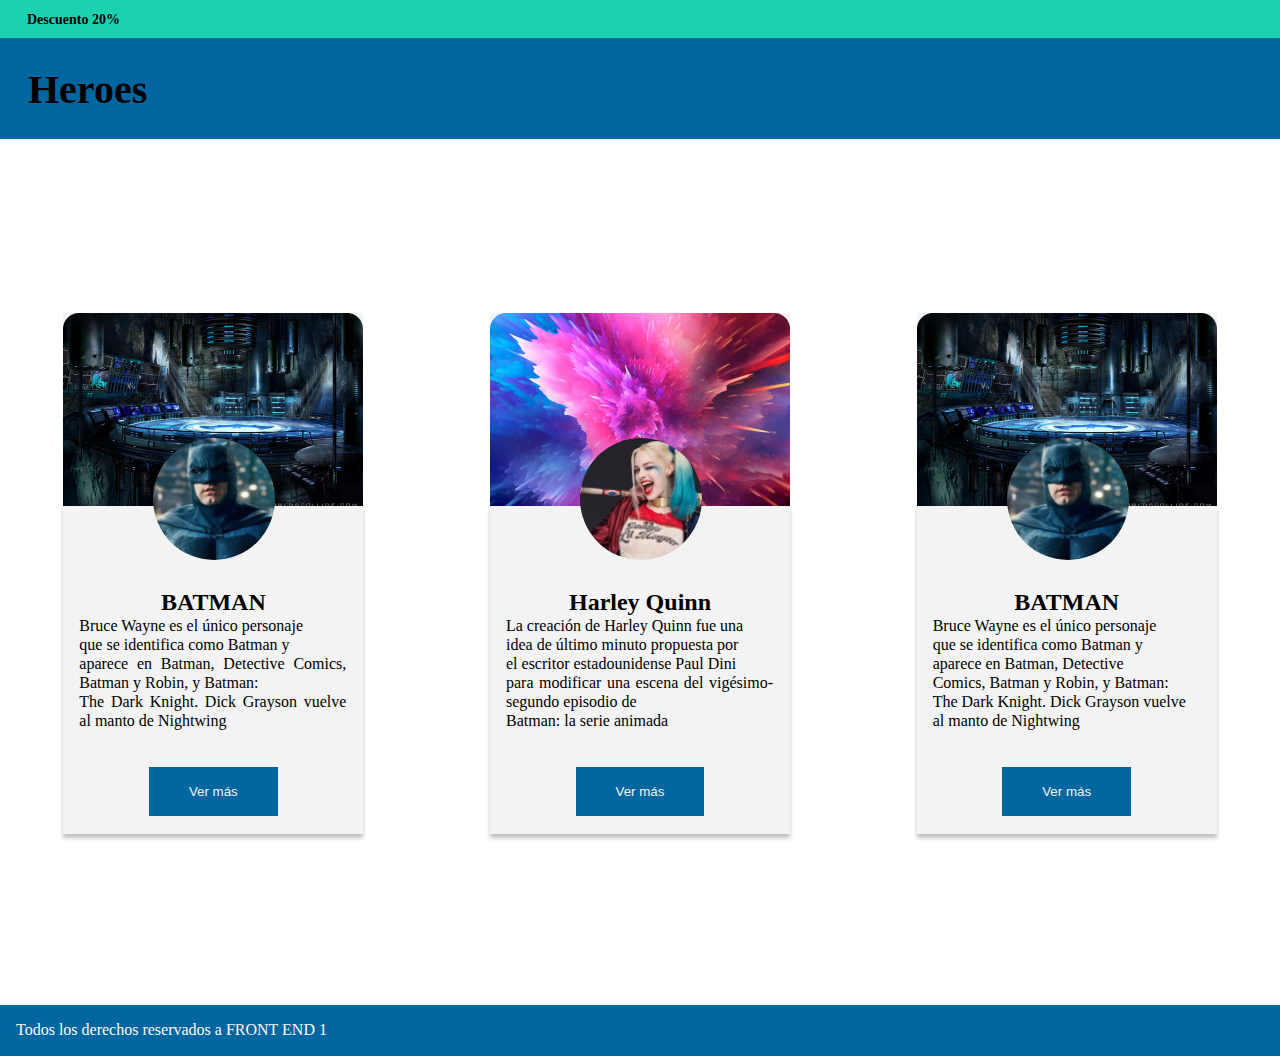
==== clase10/index.html @ 362d20c8 "primer commit, clase 10 - batman, harley quinn, batman" ====
<!DOCTYPE html>
<html lang="en">
<head>
    <meta charset="UTF-8">
    <meta http-equiv="X-UA-Compatible" content="IE=edge">
    <meta name="viewport" content="width=device-width, initial-scale=1.0">
    <title>Document</title>
    <link rel="stylesheet" href="styles.css">
</head>
<body>
    <header>
        <div class="fondoencabezado">
            <h3 class="encabezado">Descuento 20%</h3>    
        </div>
        <div class="fondoheroes">
            <h1>Heroes</h1>
        </div>
    </header>
    <main>
        <section class="personajes_dc">
            
                <div class="fondo">
                    <div class="descripcion">
                       <img class="imgfondo" src="img/baticueva.png" alt="baticueva">
                        <img class="perfil" src="img/batman.png" alt="batmandc">
                
                        <div class="descripcion-texto">
                            <h2 class="title">BATMAN</h2>
                                <p class="par">Bruce Wayne es el único personaje <br> que se identifica como Batman y <br> aparece en Batman, Detective Comics, Batman y Robin, y Batman: <br> The Dark Knight. Dick Grayson vuelve al manto de Nightwing</p>                            
                            <div class="bottom">
                                <input type="submit" value="Ver más" id="boton">
                            </div>
                        </div>
                    </div>
            
            
                
                    <div class="descripcion">
                        <img class="imgfondo" src="img/fondoharley.png" alt="fondopantallaharley">
                        <img class="perfil" src="img/harley.png" alt="harleyquinndc">
                
                        <div class="descripcion-texto">
                            <h2 class="title">Harley Quinn</h2>
                                <p class="par">La creación de Harley Quinn fue una <br> idea de último minuto propuesta por <br> el escritor estadounidense Paul Dini <br> para modificar una escena del vigésimo-segundo episodio de <br> Batman: la serie animada</p>
                            <div class="bottom">
                                <input type="submit" value="Ver más" id="boton">
                            </div>
                        </div>
                    </div>
                
            
            
                
                    <div class="descripcion">
                        <img class="imgfondo" src="img/baticueva.png" alt="baticueva">
                        <img class="perfil" src="img/batman.png" alt="batmandc">
                
                            <div class="descripcion-texto">    
                                <h2 class="title">BATMAN</h2>
                                <p class="par">Bruce Wayne es el único personaje <br> que se identifica como Batman y <br> aparece en Batman, Detective <br> Comics, Batman y Robin, y Batman: <br> The Dark Knight. Dick Grayson vuelve <br> al manto de Nightwing</p>
                                <div class="bottom">
                                    <input type="submit" value="Ver más" id="boton">
                                </div>
                            </div>
                    </div>
                   
                </div>

        </section>
    </main>
    <footer>
        <p class="footer-text">Todos los derechos reservados a FRONT END 1</p>
    </footer>
</body>
</html>
---- clase10/styles.css ----
*{
    box-sizing: border-box;
    padding: 0;
    margin: 0;
}
/*titulo heroes*/
h1{
    padding-top:28px;
    padding-left: 28px;
    padding-bottom: 26px;
    margin-top: 0;
    font-size: 40px;
    justify-content:;
    align-items: ;
    width: 100%;
}
/*descuento*/
.encabezado{
    padding-left: 27px;
    font-size: 14px;
    display: inline;
}
/*background de descuento 20%*/
.fondoencabezado{
    background-color: #1CD1B0;
    padding-bottom: 10px;
    padding-top: 10px;
    height: 38px;
    width: 100%;
}
/*background de heroes*/
.fondoheroes{
    background: #00669F;
    width: 100%;
}
.descripb1{
    display: inline-block;
    margin-left: 50px;
}
/*fondo de card de batman*/
.imgfondo{

    display: flex;
    position: relative;
    width: 300px;
    height: 193px;

}
/*fondo de card de harley quinn*/
/*.imgfondohq{
    margin-left: 80px;
}*/


.fondo{
    position: relative;
    display: flex;
    margin-top: 154px ;
    justify-content: space-around;
    
}
.descripcion{
    
    width: 300px;
    margin: 20px;
    display: flex;
    flex-direction: column;
    background-color: #F3F3F3;

}

.descripcion-texto{
    box-shadow: 0px 4px 4px rgba(0, 0, 0, 0.25);
}
.perfil{
    display: flex;
    margin: 35%;
    border-radius: 50%;
    width: 122px;
    height: 122px;
    position: absolute;
    margin: 125px 0 0 90px;
}
/*.descripcionharliy{
    position: absolute;
    left: 300px;
    width: 300px;
    margin: 20px;
}
.descripcionbatman2{
    position: absolute;
    left: 500px;
    width: 300px;
}*/

.title{
    text-align: center;
    margin-top: 83px;
}
.par{
    margin:0 17px 0 16px;
    width: 267px;
    font-family: "Roboto";
    font-weight: 400;
    font-size: 16px;
    line-height: 19px;
    margin-bottom: 37px;
    text-align: justify;

}
.bottom{
    margin-bottom: 18.48px;
}
#boton{
    display: flex;
    margin-bottom: 18.48px;
    margin-top: 50px;
    background-color: #00669F;
    color:#F3F3F3;
    width: 128.78px;
    height: 48.52px;
    justify-content: center;
    margin: auto;
    border: none;
}
.footer-text{
    display: flex;
    margin-top: 151px;
    background-color: #00669F;
    color: #FFF9F9;
    height: 51px;
    align-items: center;
    padding-left: 16px;
}

@media screen and (max-width:980px) {
    .fondo{
        display: flex;
        flex-direction: column;
        
    }

}
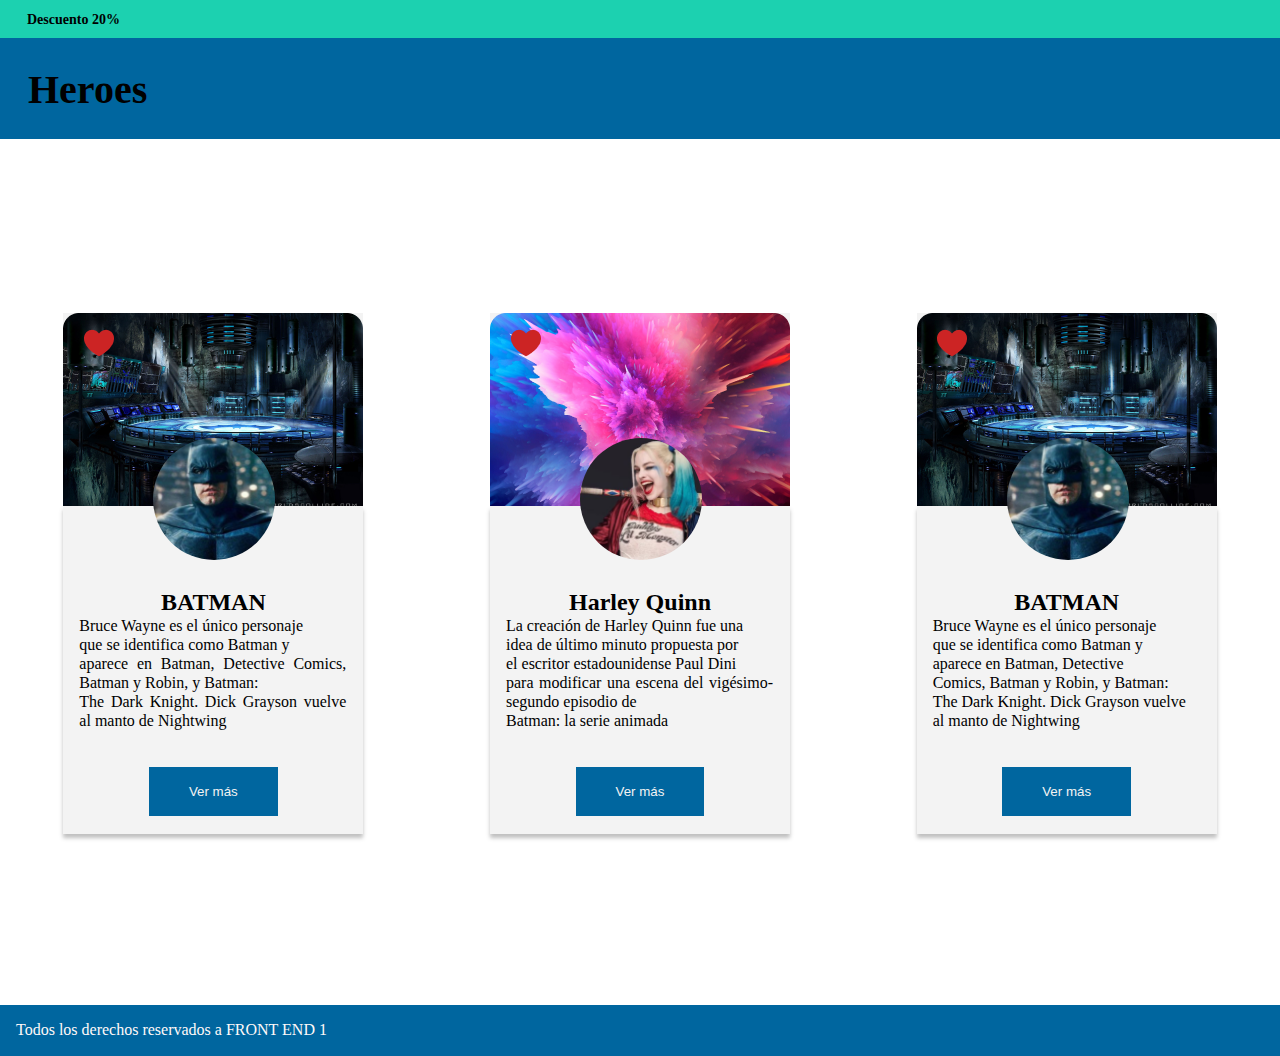
==== commit 5a5144bb: "modificaciones en la actividad de la clase 10" ====
--- a/clase10/index.html
+++ b/clase10/index.html
@@ -22,6 +22,7 @@
                 <div class="fondo">
                     <div class="descripcion">
                        <img class="imgfondo" src="img/baticueva.png" alt="baticueva">
+                       <img class="emoji" src="img/vector.png" alt="emojicorazon">
                         <img class="perfil" src="img/batman.png" alt="batmandc">
                 
                         <div class="descripcion-texto">
@@ -37,6 +38,7 @@
                 
                     <div class="descripcion">
                         <img class="imgfondo" src="img/fondoharley.png" alt="fondopantallaharley">
+                        <img class="emoji" src="img/vector.png" alt="emojicorazon">
                         <img class="perfil" src="img/harley.png" alt="harleyquinndc">
                 
                         <div class="descripcion-texto">
@@ -53,6 +55,7 @@
                 
                     <div class="descripcion">
                         <img class="imgfondo" src="img/baticueva.png" alt="baticueva">
+                        <img class="emoji" src="img/vector.png" alt="emojicorazon">
                         <img class="perfil" src="img/batman.png" alt="batmandc">
                 
                             <div class="descripcion-texto">    
--- a/clase10/styles.css
+++ b/clase10/styles.css
@@ -66,9 +66,13 @@
     display: flex;
     flex-direction: column;
     background-color: #F3F3F3;
-
+    position: relative;
 }
-
+.emoji{
+    position: absolute;
+    top: 1rem;
+    left: 1.3rem;
+}
 .descripcion-texto{
     box-shadow: 0px 4px 4px rgba(0, 0, 0, 0.25);
 }
@@ -136,7 +140,7 @@
 @media screen and (max-width:980px) {
     .fondo{
         display: flex;
-        flex-direction: column;
+        flex-wrap: wrap;
         
     }
 
